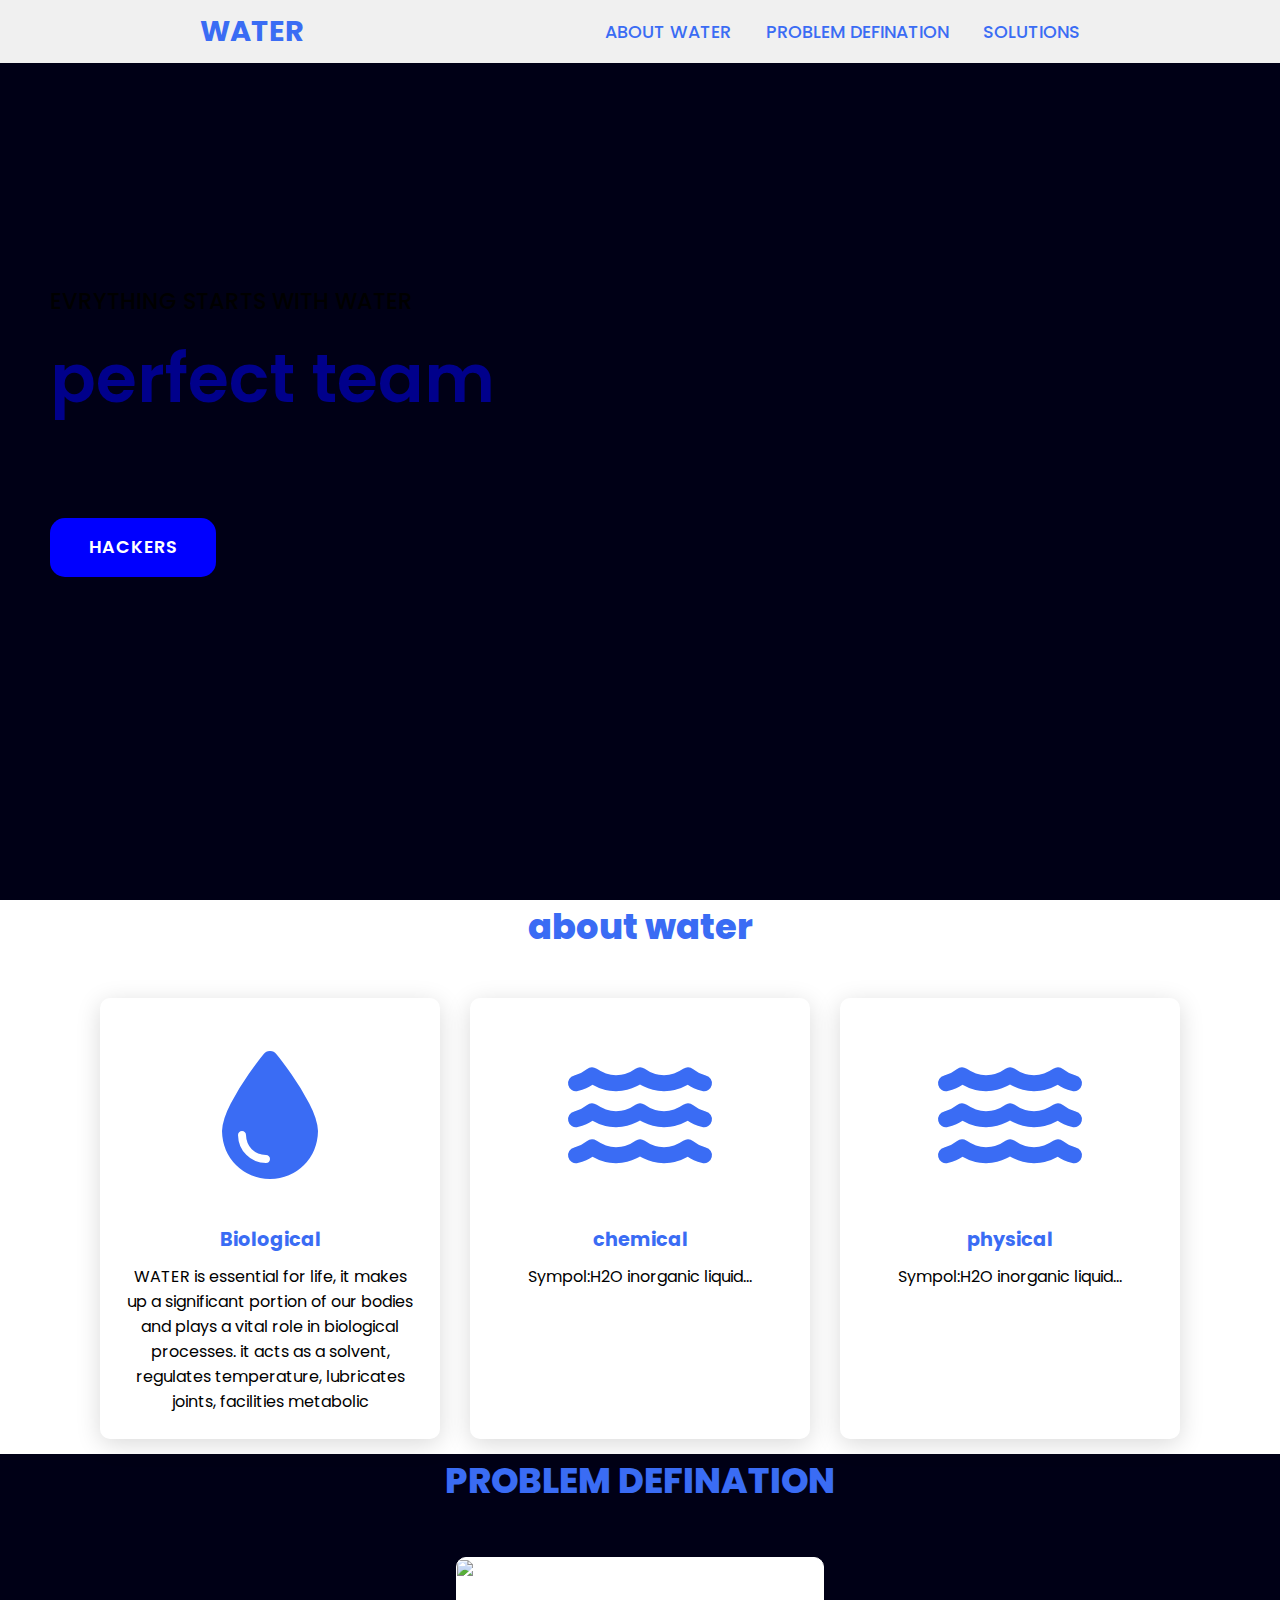
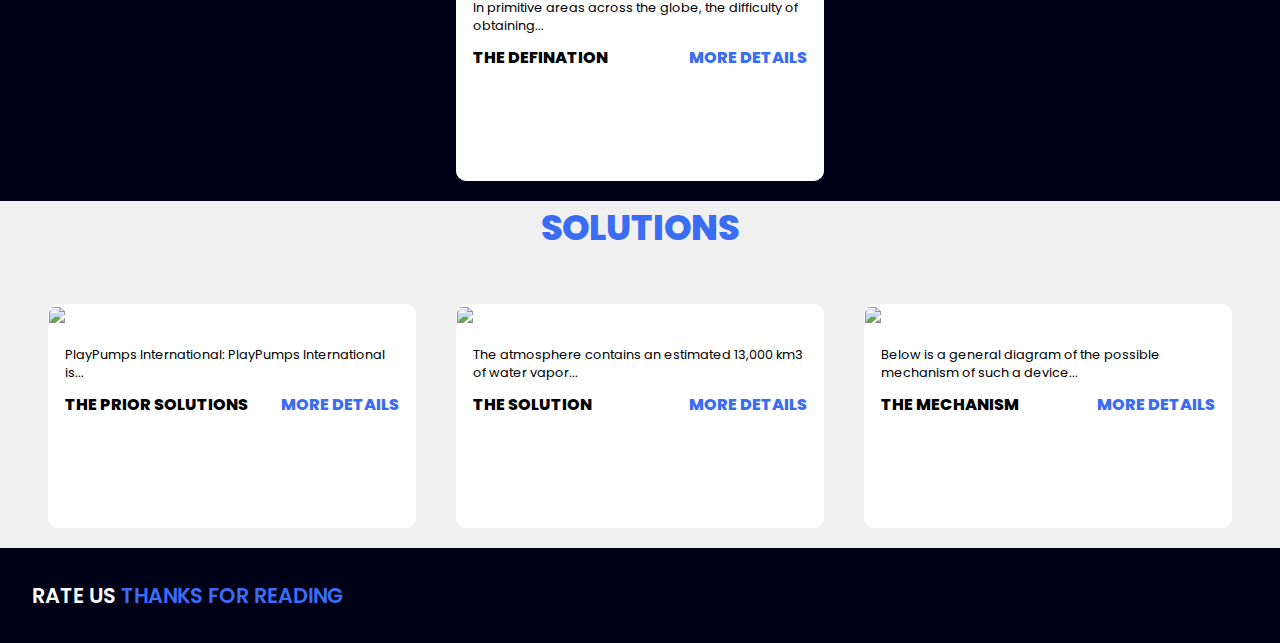
==== index.html @ effbfc26 "Update and rename WATER.html to index.html" ====
<!Doctype html>
 <html lang="en">
 <head>
     <meta charset="UTF-8">
	 <meta http-equiv="X-UA-Compatible" content="IE=edge">
	 <meta name="viewport" content="width=device-width, initial-scale=1.0">
	 <link rel="stylesheet" href="https://cdnjs.cloudflare.com/ajax/libs/font-awesome/6.4.2/css/all.min.css">
	 <link rel="stylesheet" href="style.css">
	 <title> WATER </title>
	 </head>
	 <body>
	  
	  <header>
        <a href="#" class="logo">WATER</a>
		<nav class="navigation">
		    <a href="#about water" class="cocowawa">ABOUT WATER </a>  
			<a href="#problem-defination" class="cocowawa">PROBLEM DEFINATION</a> 	
            <a href="#solutions" class="cocowawa">SOLUTIONS</a>  			
		</nav>
	  </header>


    <section class:"main" style=" width: 100%;
		min-height: 100vh;
		display: flex;
		align-items: center;
		background-image: url(file:///C:/Program%20Files/Notepad++/images/1.jpeg);
		background-position: center;
		background-repeat: unset;
		background-color: #000016;
		background-attachment: fixed;
		background-padding: 200px;
		padding: 100px 200px;
		padding-left: 50px;">			
	    <div>
     		<h2 style="	color: black;
		font-size: 1.4em;
		font-weight: 500;">EVRYTHING STARTS WITH WATER<br><span style="display: inline-block;
		margin-top: 10px;
		color: darkblue;
		font-size: 3em;
		font-weight: 600;">perfect team</span></h2>
			<h3 style="color: #000016;
		font-size: 2em;
		font-weight: 700;
		letter-spacing: 1px;
		margin-top: 10px;
		margin-bottom: 30px;">we can do anything</h3>
			<a href="information" class="kap"	
				">HACKERS </a>	
			</div>
		</div>	
	
	</section>
	
	<section class="cards" id="about water">
	    <h2 class="title">about water</h2>
	    <div class="content"> 
            <div class="card">
			    <div class="icon">
				<i class="fas fa-droplet"></i>
				</div>
				<div class="info">
				    <h3>Biological</h3>
				    <p>WATER is essential for life, it makes up a significant portion of our bodies and plays a vital role in biological processes. 
					it acts as a solvent, regulates temperature, lubricates joints, facilities metabolic</p> 
				</div>	
		    </div>
			<div class="card">
			    <div class="icon">
				<i class="fas fa-water"></i>
				</div>
				<div class="info">
				    <h3>chemical</h3>
				    <p>Sympol:H2O inorganic liquid...</p> 
				</div>	
		    </div>
			<div class="card">
			    <div class="icon">
				<i class="fas fa-water"></i>
				</div>
				<div class="info">
				    <h3>physical</h3>
				    <p>Sympol:H2O inorganic liquid...</p> 
				</div>	
		    </div>
		</div>
	</section>
	<section class="information" id="problem-defination">
	    <h2 class="title"> PROBLEM DEFINATION</h2>  
	     <div class="content">
		    <div class="information-card"> 
			    <div class="info-image">
				<img src=" images/5.jpg" />
				</div>
				<div class="information-info">
				    <p class="category">In primitive areas across the globe, the difficulty of obtaining...</p>
					<strong class="information-title">
					    <span>THE DEFINATION</span>
						<a href="PROBLEM DEFINATION.html" class="more-details">More Details</a>
					</strong>
				</div>
			</div>
			
		 </div>
	
	</section>
	<section class="problem" id="solutions">
	    <h2 class="title">SOLUTIONS</h2>
            <div class="content">
		        <div class="information-card"> 
			        <div class="info-image">
				        <img src=" images/10.jpg" />
				    </div>
				    <div class="information-info">
				        <p class="category">PlayPumps International: PlayPumps International is...</p>
					        <strong class="information-title">
					            <span>The PRIOR SOLUTIONS</span>
						        <a href="THE PRIOR SOLUTIONS.html" class="more-details">More Details</a>
					        </strong>
				    </div>
			    </div>
			    <div class="information-card"> 
			        <div class="info-image">
				        <img src=" images/9.jpg" />
				    </div>
				    <div class="information-info">
				        <p class="category">The atmosphere contains an estimated 13,000 km3 of water vapor...</p>
					    <strong class="information-title">
					        <span>THE SOLUTION</span>
						    <a href="THE SOLUTION.html" class="more-details">More Details</a>
					    </strong>
				    </div>
			    </div>
				<div class="information-card"> 
			        <div class="info-image">
				        <img src=" images/8.jpg" />
				    </div>
				    <div class="information-info">
				        <p class="category">Below is a general diagram of the possible mechanism of such a device...</p>
					    <strong class="information-title">
					        <span>THE MECHANISM</span>
						    <a href="THE MECHANISM.html" class="more-details">More Details</a>
					    </strong>
				    </div>
			    </div>
	</section>
	
	<footer class="footer">
	    <p class="footer-title">RATE US <span>THANKS FOR READING </span></p>
		
	</footer>
	  
	 </body>
	 </html>
---- style.css ----
@import url('https://fonts.googleapis.com/css2?family=Poppins:ital,wght@0,100;0,200;0,300;0,400;0,500;0,600;0,700;0,800;0,900;1,100;1,200;1,300;1,400;1,500;1,600;1,700;1,800;1,900&display=swap');

*{
	  font-family: 'Poppins', sans-serif;
	  margin: 0;
	  padding: 0;
	  box-sizing: border-box;
	  scroll-behavior: smooth;
	  }

	header{
		background-color:#f0f0f0;
		width:100%;
		position:fixed;
		z-index:999;
		display: flex;
		justify-content: space-between;
		align-items: center;
		padding: 10px 200px ;
	}  

   .logo{
	   text-decoration: none;
       color:#3a6cf4;
	   text-transform: uppercase;
	   font-weight: 700;
	   font-size: 1.8em;
   
    }
   
   .navigation a{
	    color: #3a6cf4;
	    text-decoration: none;
	    font-size: 1.1em;
	    font-weight: 500;
	    padding-left: 30px;
    }  
   
   .navigation.a:hover{
	    color: #601cfc;  
    }
   
    .section {
	    padding: 100px 200px;
    }
	.kap {
		color: #fff;
	    background-color: blue;
		text-decoration: none;
		font-size: 1.1em;
		font-weight: 600;
		display: inline-block;
		padding: 0.9375em 2.1875em;
		letter-spacing: 1px;
		border-radius: 15px;
		margin-bottom: 40px;
		transition: 0.7s ease;
	}
	.kap:hover {
		 background-color: #0a49f6;
		 transform: scale(1.1);
	}
	
    .title {
		display: flex;
		justify-content: center;
		color: #3a6cf4;
		font-size: 2.2em;
		font-weight: 800;
		margin-bottom: 30px;
	} 
	.content {
		display: flex;
		justify-content: center;
		flex-direction: row;
		flex-wrap: wrap;
	}
	.card {
		background-color: #fff;
		width: 21.25em;
		box-shadow: 0 5px 25px rgba(1 1 1 / 15%);
		border-radius: 10px;
		padding: 25px;
		margin: 15px;
		transition: 0.7s ease;
	}
	.card:hover {
		transform: scale(1.1);
	}
	.icon {
		color: #3a6cf4;
		font-size: 8em;
		text-align: center;
	}
	.info {
		text-align: center;
		
	}
	.info h3{
		color:#3a6cf4;
		font-size: 1.2em;
		font-weight: 700;
		margin: 10px;	
	}
	.information {
		background-color: #000016;
		
	}
	.information .content{
		margin-top: 30px;
	}
	.information-card {
		background-color: #fff;
		border: 1px solid #fff;
		min-height: 14em;
		width: 23em;
		overflow: hidden;
		border-radius: 10px;
		margin: 20px;
		transition: 0.7s ease;
	}
	.information-card:hover {
		transform: scale(1.1);
	}
	.information-card:hover {
		opacity: 0.9;
	}
	.info-image img{
		width: 100%;
	}
	.information-info {
		padding: 1em;
	}
	.category {
		font-size: 0.8em;
		color: #000;
	}
	.information-title {
		display: flex;
		justify-content: space-between;
		text-transform: uppercase;
		font-weight: 800;
		margin-top: 10px;
	}
	.more-details {
		text-decoration: none;
		color: #3a6cf4;
	}
	.cocowawa:hover {
		color: #601cfc;
	}
	.more-details:hover {
		color: #601cfc;
	}
	.problem {
		background-color: #f0f0f0;
	}
	.problem .icon{
		font-size: 4.5em;
	}
	.problem .info h3{
		color:#000;
	}
	.problem .info p{
		font-size: 1.5em;
	}
	.footer {
		background-color: #000016;
		color: #fff;
		padding: 2em;
		display: flex;
		justify-content: space-between;
	}
	.footer-title {
		font-size: 1.3em;
		font-weight: 600;
	
		
	}
	.footer-title span{
		color: #3a6cf4;
		``
	}
	.ss {
		 text-decoration: none;
       color:#3a6cf4;
	   text-transform: uppercase;
	   font-weight: 700;
	   font-size: 1.8em;
	   position: center;
	}
	.paragraph {
		color: #fff;
		font-size: 1.4em;
		font-weight: 500;
	    width: 100%;
		min-height: 100vh;
		display: flex;
		align-items: center;
		background-position: center;
		background-repeat: unset;
		background-position: left;
		background-color: #000016;
		background-attachment: fixed;
		padding: 100px 200px;"	
	}
	.hh {
		color: #fff;
	}
	.hh span{
		background-color: #3a6cf4;
	}
	.mm {
		background-color: #fff;
		width: 21.25em;
		box-shadow: 0 5px 25px rgba(1 1 1 / 15%);
		border-radius: 10px;
		padding: 25px;
		margin: 15px;
		transition: 0.7s ease;
		position: bottom;
	}
	.mm:hover {
		transform: scale(1.1)
	}
	.kl {
		background-color: #000016;
		display: flex;
		justify-content: center;
		flex-direction: row;
		flex-wrap: wrap;
	}
	.ll {
		background-color: #000016;
	}
	@media (max-width:1023px){
		header {
			padding: 12px 20px;
		}
		.navigation a{
			padding-left: 10px;
		}
		.title{
			font-size: 1.8em;
		}
		section{
			padding: 80px 20px;
		}
		.main-content h2{
			font-size: 1em;
		} 
		.main-content h3{
			font-size: 1.6em;
		}
		.content{
			flex-direction: column;
			align-items: center;
		}
	}
	@media (max-width:641){
		body{
			font-size: 12px;
		}
		.main-content h2{
			font-size: 0.8em;
		}
		.main-content h3{
			font-size:1.4em;
		}
	}
	@media (max-width:300px){
		body{
			font-size: 10px;
		}
	}
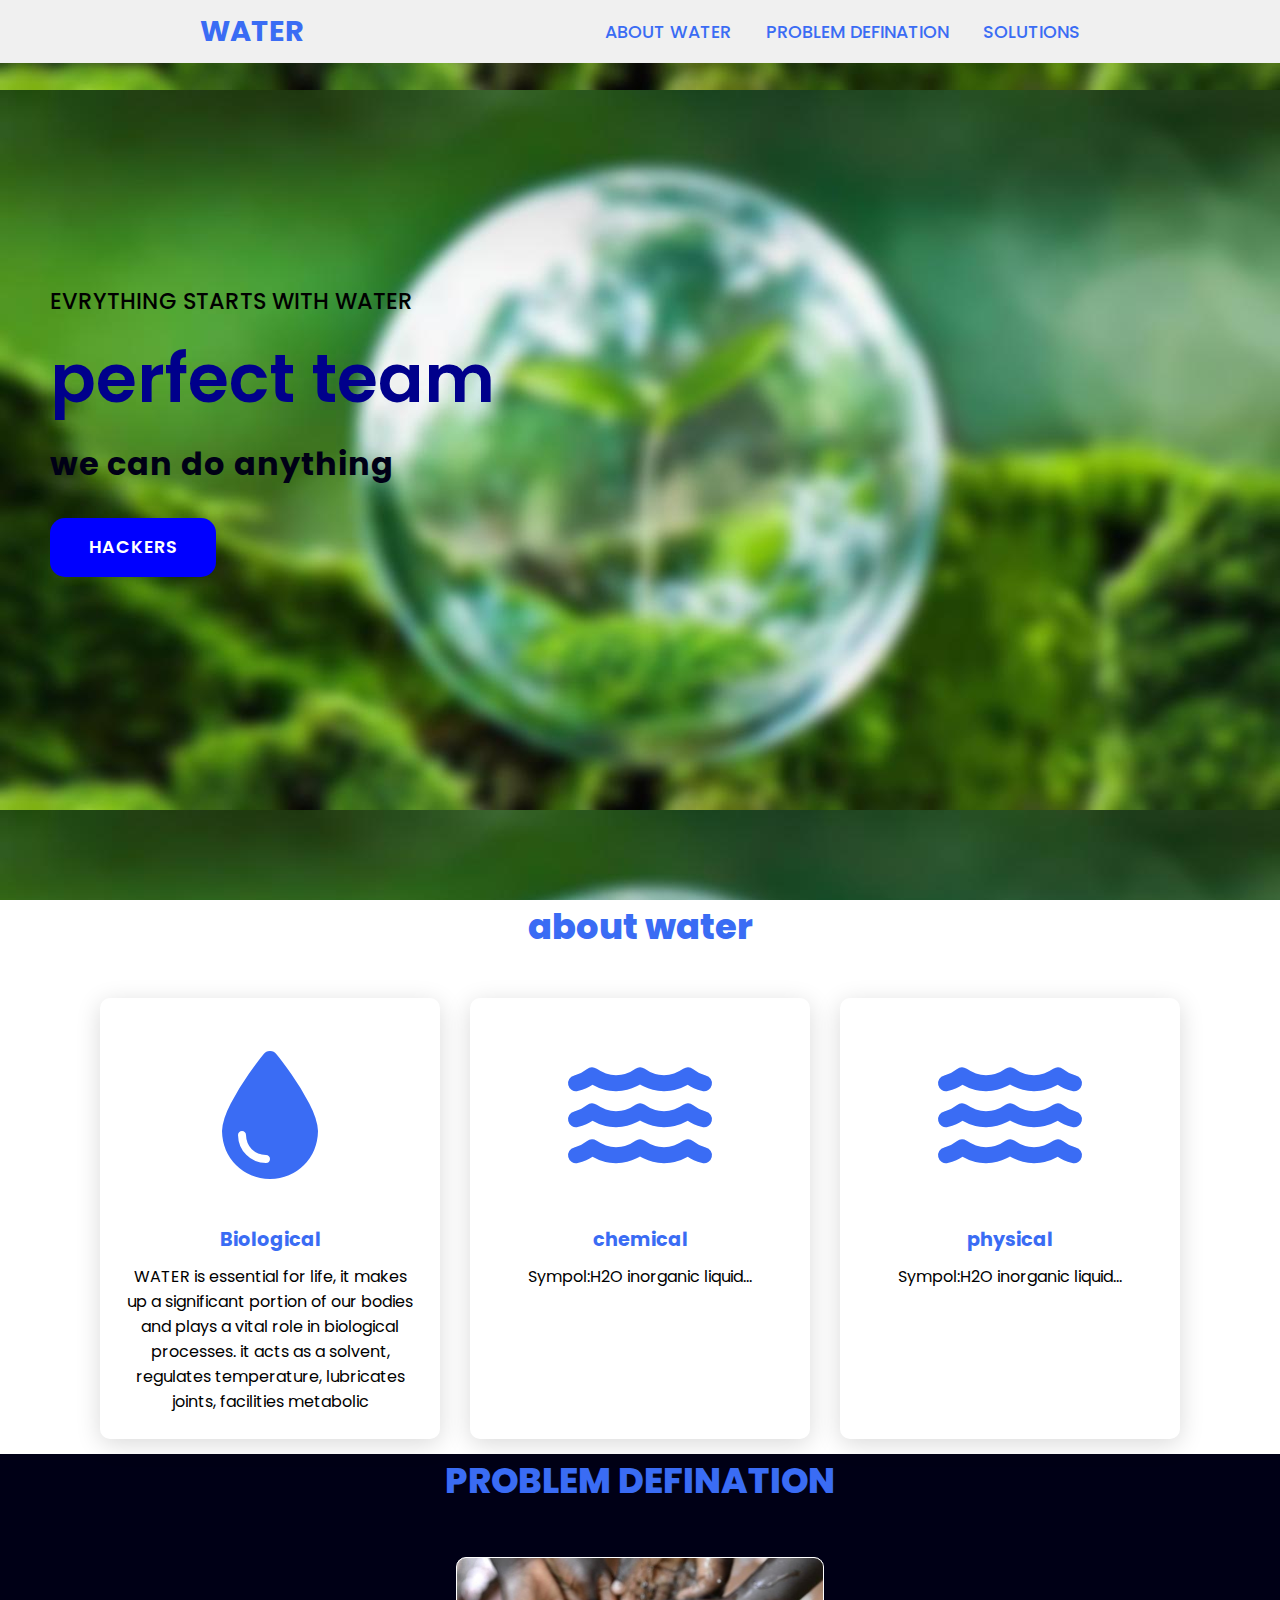
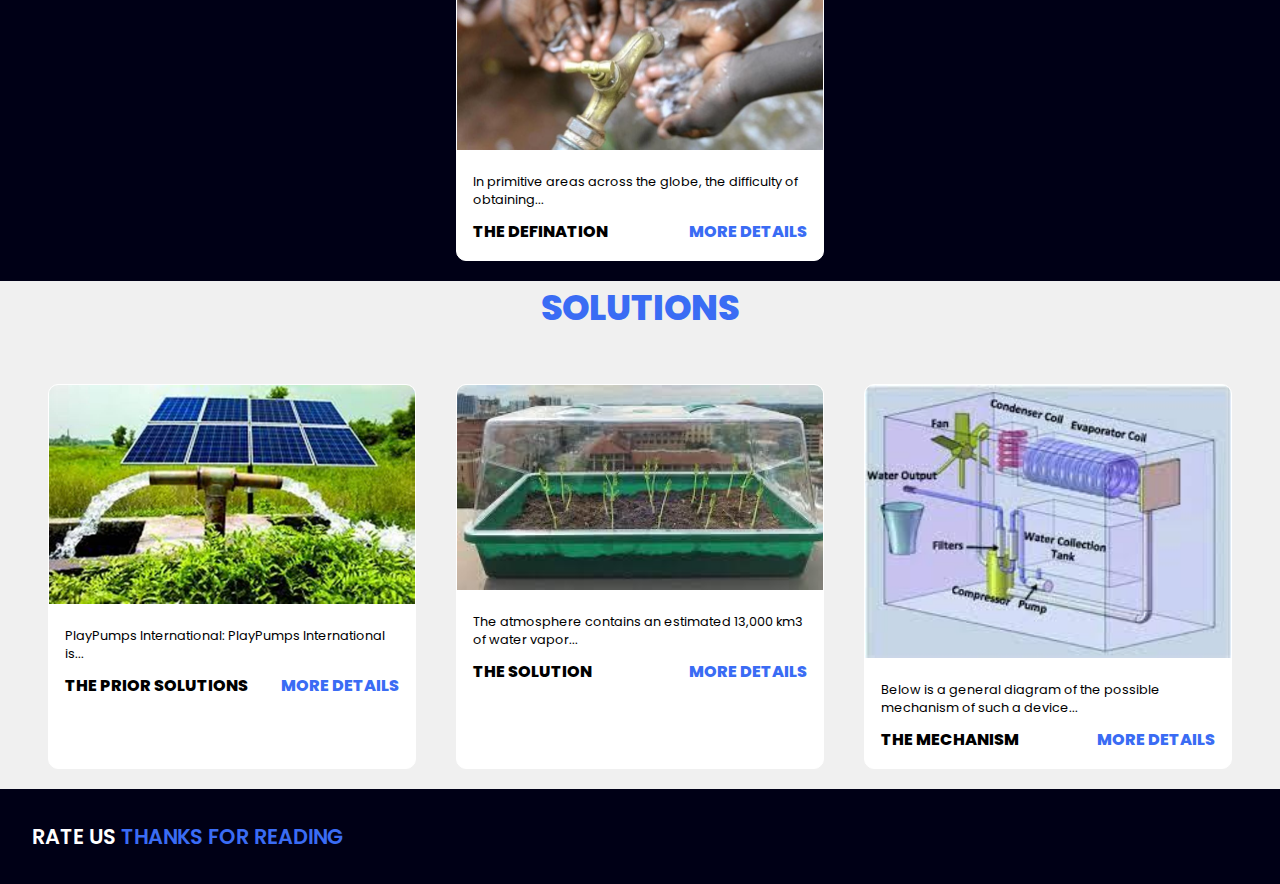
==== commit c0f12210: "Update index.html" ====
--- a/index.html
+++ b/index.html
@@ -24,7 +24,7 @@
 		min-height: 100vh;
 		display: flex;
 		align-items: center;
-		background-image: url(file:///C:/Program%20Files/Notepad++/images/1.jpeg);
+		background-image: url(images/1.jpeg);
 		background-position: center;
 		background-repeat: unset;
 		background-color: #000016;
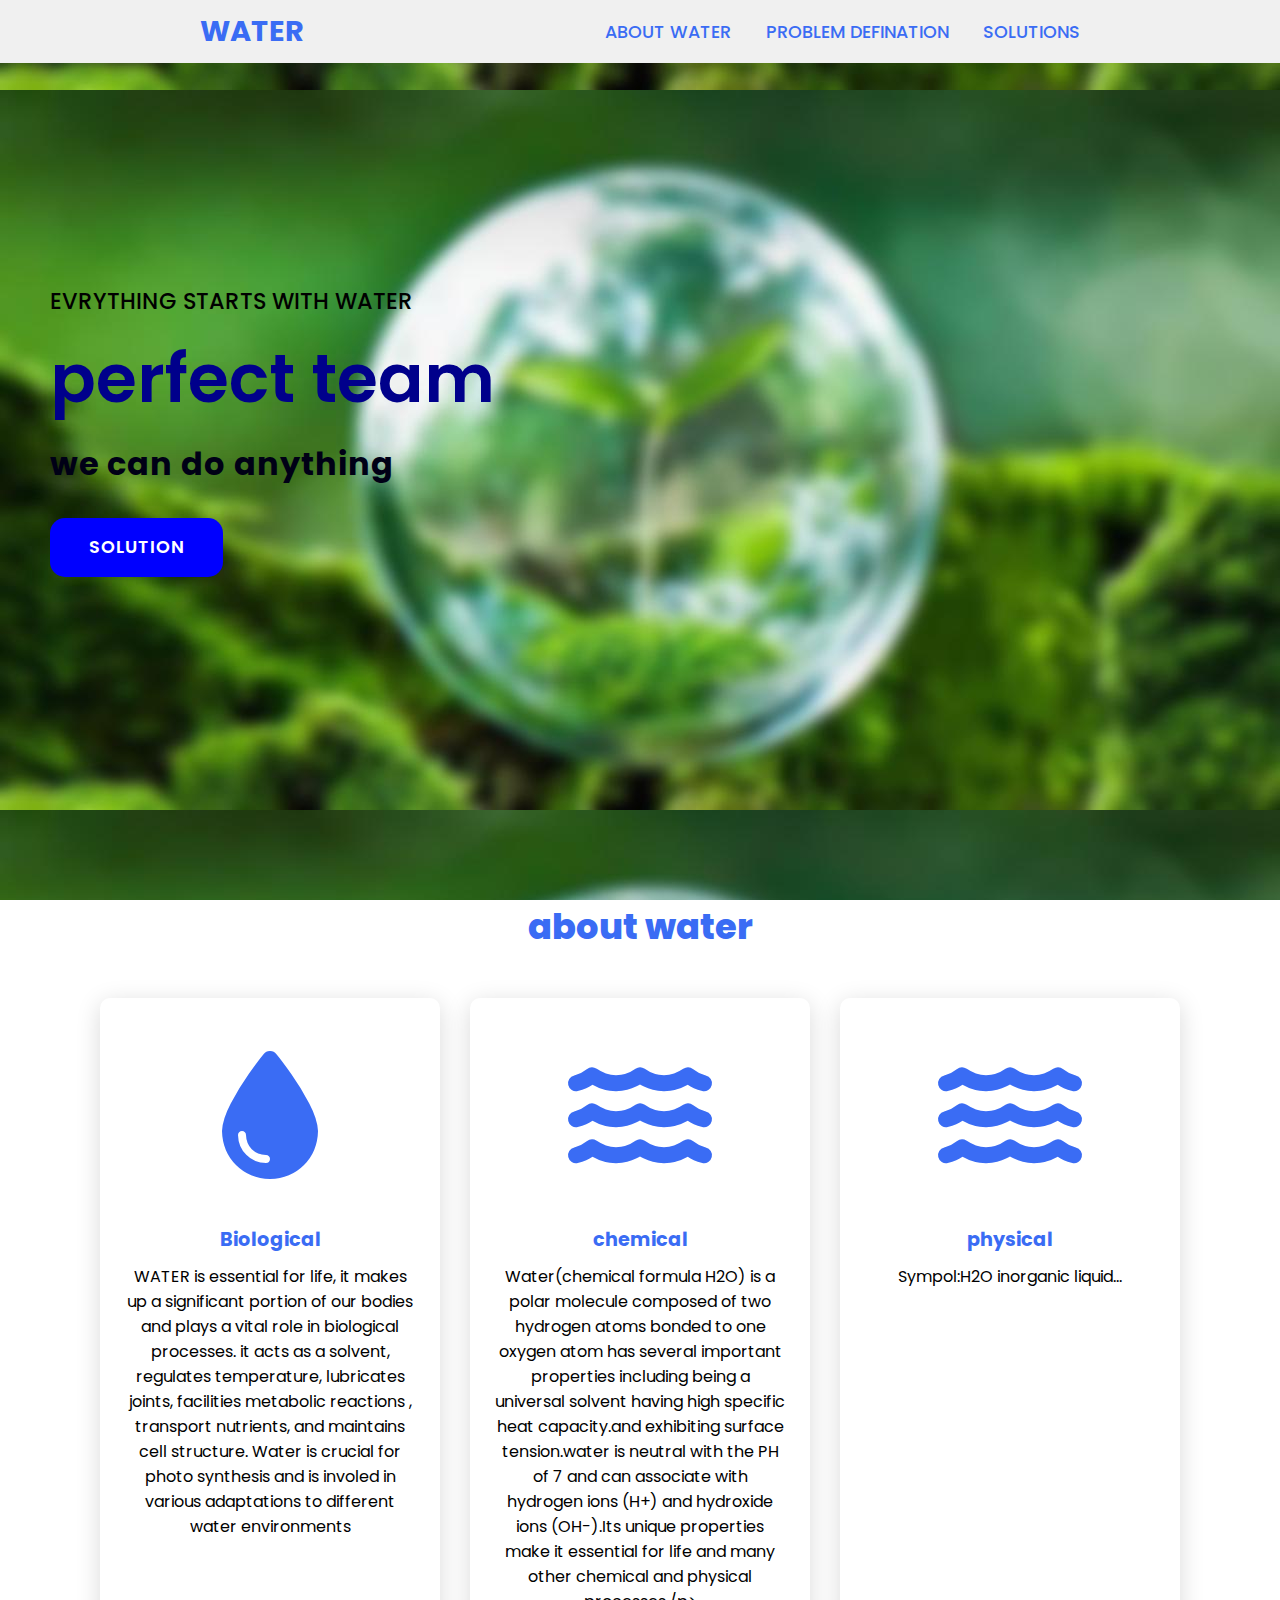
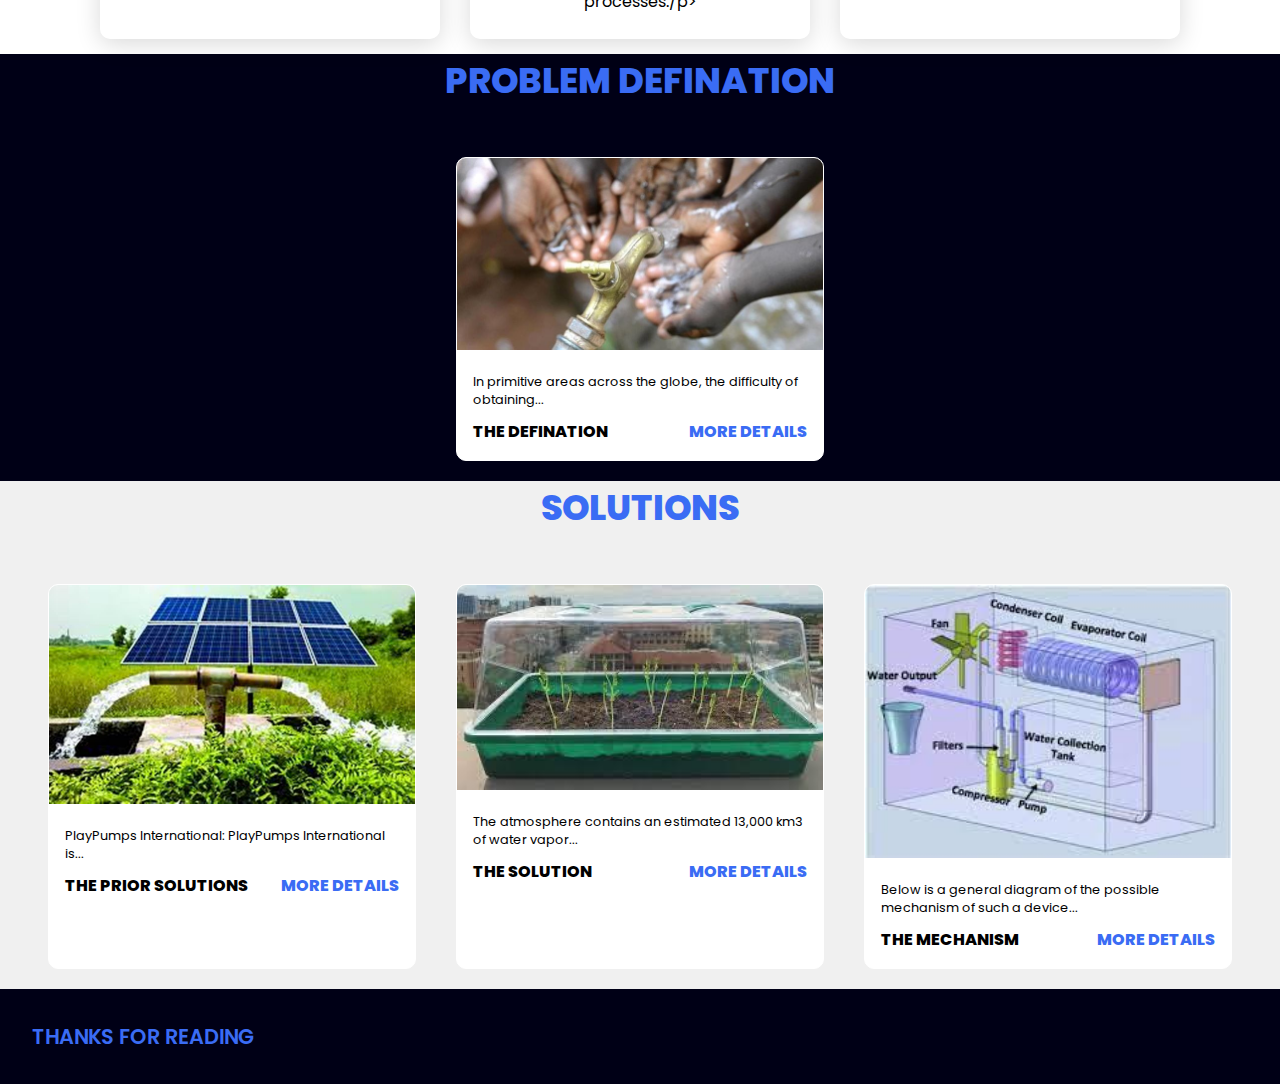
==== commit 046659b5: "Update index.html" ====
--- a/index.html
+++ b/index.html
@@ -46,8 +46,8 @@
 		letter-spacing: 1px;
 		margin-top: 10px;
 		margin-bottom: 30px;">we can do anything</h3>
-			<a href="information" class="kap"	
-				">HACKERS </a>	
+			<a href="#solutions" class="kap"	
+				">SOLUTION</a>	
 			</div>
 		</div>	
 	
@@ -63,16 +63,19 @@
 				<div class="info">
 				    <h3>Biological</h3>
 				    <p>WATER is essential for life, it makes up a significant portion of our bodies and plays a vital role in biological processes. 
-					it acts as a solvent, regulates temperature, lubricates joints, facilities metabolic</p> 
+					it acts as a solvent, regulates temperature, lubricates joints, facilities metabolic reactions , transport nutrients, and maintains cell structure.
+					Water is crucial for photo synthesis and is involed in various adaptations to different water environments</p> 
 				</div>	
 		    </div>
 			<div class="card">
 			    <div class="icon">
-				<i class="fas fa-water"></i>
+				    <i class="fas fa-water"></i>
 				</div>
 				<div class="info">
 				    <h3>chemical</h3>
-				    <p>Sympol:H2O inorganic liquid...</p> 
+				    <p>Water(chemical formula H2O) is a polar molecule composed of two hydrogen atoms bonded to one oxygen atom has several important properties including being a universal 
+					solvent having high specific  heat capacity.and exhibiting surface tension.water is neutral with the PH of 7 and can associate with hydrogen ions (H+)
+					and hydroxide ions (OH-).Its unique properties make it essential for life and many other chemical and physical processes./p> 
 				</div>	
 		    </div>
 			<div class="card">
@@ -147,7 +150,7 @@
 	</section>
 	
 	<footer class="footer">
-	    <p class="footer-title">RATE US <span>THANKS FOR READING </span></p>
+	    <p class="footer-title"> <span>THANKS FOR READING </span></p>
 		
 	</footer>
 	  
--- a/style.css
+++ b/style.css
@@ -190,7 +190,7 @@
 	   position: center;
 	}
 	.paragraph {
-		color: #fff;
+		color: #000016;
 		font-size: 1.4em;
 		font-weight: 500;
 	    width: 100%;
@@ -200,16 +200,21 @@
 		background-position: center;
 		background-repeat: unset;
 		background-position: left;
-		background-color: #000016;
+		background-color: #fff;
 		background-attachment: fixed;
 		padding: 100px 200px;"	
 	}
 	.hh {
-		color: #fff;
-	}
-	.hh span{
-		background-color: #3a6cf4;
-	}
+		color: #000016;
+	}
+	.ma span{
+		color: #3a6cf4;
+	}
+	.paragraph span{
+		color: #3a6cf4;
+		font-weight: 700;
+	}
+	
 	.mm {
 		background-color: #fff;
 		width: 21.25em;
@@ -224,7 +229,7 @@
 		transform: scale(1.1)
 	}
 	.kl {
-		background-color: #000016;
+		background-color: #fff;
 		display: flex;
 		justify-content: center;
 		flex-direction: row;
@@ -273,4 +278,4 @@
 			font-size: 10px;
 		}
 	}
-	+	
